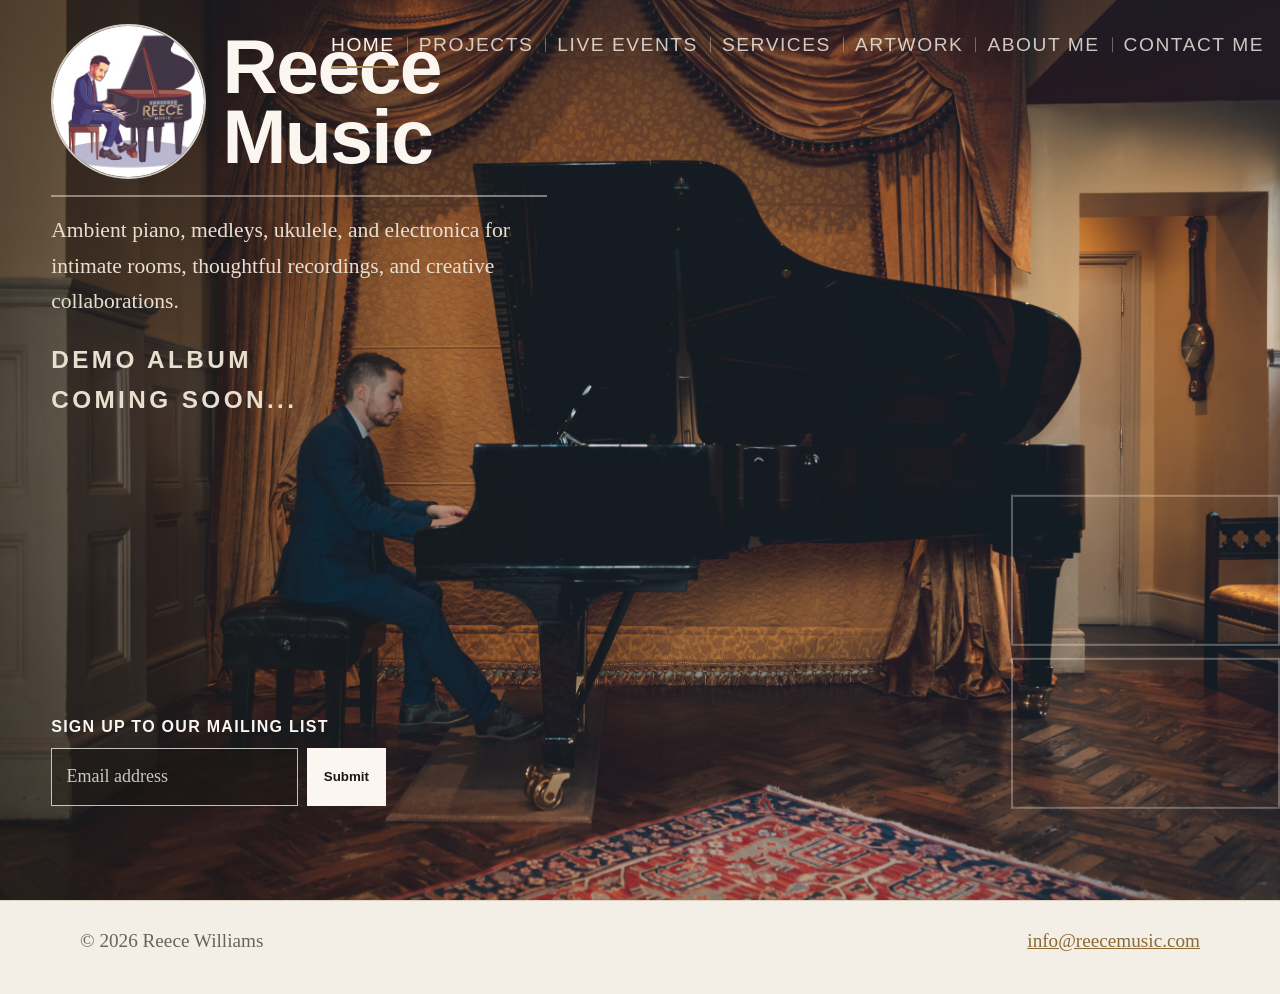
==== index.html @ 15fb6106 "mobile_app_update" ====
<!DOCTYPE html>
<html lang="en">
<head>
  <meta charset="UTF-8">
  <meta name="viewport" content="width=device-width, initial-scale=1.0">
  <title>Reece Music | Pianist</title>
  <meta name="description" content="Pianist Reece Williams — recitals, private events, teaching and recordings.">
  <link rel="icon" type="image/png" href="images/reece-favicon.png">
  <link rel="stylesheet" href="css/style.css?v=20260906-37">
</head>
<body class="home">
  <a class="skip-link" href="#main-content">Skip to content</a>
  <header class="site-header">
    <div class="wrap header-inner">
      <button class="menu-toggle" type="button" aria-expanded="false" aria-controls="site-nav" aria-label="Toggle navigation">
        <span></span>
        <span></span>
        <span></span>
      </button>
      <nav id="site-nav" class="nav" aria-label="Main">
        <a href="index.html" class="is-active">Home</a>
        <a href="recordings.html">Projects</a>
        <a href="events.html">Live Events</a>
        <a href="services.html">Services</a>
        <a href="artwork.html">Artwork</a>
        <a href="about.html">About Me</a>
        <a href="contact.html">Contact Me</a>
      </nav>
    </div>
  </header>

  <main id="main-content">
    <section class="hero hero-photo">
      <video class="hero-background-video" autoplay muted loop playsinline preload="metadata" poster="images/reece.jpg" aria-hidden="true">
        <source src="images/here-piano.mp4" type="video/mp4">
      </video>
      <video class="hero-background-video hero-reverse-video" muted playsinline preload="metadata" aria-hidden="true">
        <source src="images/here-piano-reverse.mp4" type="video/mp4">
      </video>
      <div class="wrap hero-layout">
        <div class="hero-copy">
          <h1><img src="images/reece-logo.jpg" alt="" width="320" height="320"><span class="hero-name"><span>Reece</span><span>Music</span></span></h1>
          <p class="lede">Ambient piano, medleys, ukulele, and electronica for intimate rooms, thoughtful recordings, and creative collaborations.</p>
          <p class="hero-note"><span>Demo album</span><span>coming soon...</span></p>
          <div class="hero-actions">
            <a class="btn btn-ghost" href="recordings.html">Listen</a>
            <a class="btn btn-primary" href="events.html">Upcoming dates</a>
            <a class="btn btn-ghost" href="contact.html">Enquire</a>
          </div>
        </div>
        <div class="mailing-list-block">
          <p class="mailing-list-label">Sign up to our mailing list</p>
          <form class="mailing-list-form" id="mailing-list-form" action="contact.php" method="POST" aria-describedby="mailing-list-status">
            <input type="hidden" name="mailing-list" value="yes">
            <label class="sr-only" for="mailing-list-email">Email address</label>
            <input id="mailing-list-email" type="email" name="email" placeholder="Email address" autocomplete="email" required>
            <button class="button" type="submit">Submit</button>
            <p class="form-status" id="mailing-list-status" role="status" aria-live="polite"></p>
          </form>
        </div>
        <div class="hero-video-stack">
          <div class="hero-video">
            <iframe src="https://www.youtube.com/embed/PUKPWZ648mM" title="Reece Williams electronica project" frameborder="0" allow="accelerometer; autoplay; clipboard-write; encrypted-media; gyroscope; picture-in-picture; web-share" referrerpolicy="strict-origin-when-cross-origin" allowfullscreen></iframe>
          </div>
          <div class="hero-video">
            <iframe src="https://www.youtube.com/embed/cFH72YkSxqc" title="Reece Williams piano video" frameborder="0" allow="accelerometer; autoplay; clipboard-write; encrypted-media; gyroscope; picture-in-picture; web-share" referrerpolicy="strict-origin-when-cross-origin" allowfullscreen></iframe>
          </div>
          <div class="hero-spotify">
            <iframe data-testid="embed-iframe" style="border-radius:12px" src="https://open.spotify.com/embed/artist/3hjMpg8KlYuYGQAbB1alcu?utm_source=generator&si=01d022d3e23145d5" width="100%" height="352" frameborder="0" allowfullscreen="" allow="autoplay; clipboard-write; encrypted-media; fullscreen; picture-in-picture" loading="lazy" title="Reece Williams on Spotify"></iframe>
          </div>
        </div>
      </div>
    </section>

  </main>

  <footer class="site-footer">
    <div class="wrap footer-inner">
      <p>&copy; <span id="year"></span> Reece Williams</p>
      <p><a href="mailto:info@reecemusic.com">info@reecemusic.com</a></p>
    </div>
  </footer>
  <script src="js/main.js?v=20260906-4"></script>
</body>
</html>
---- css/style.css ----
:root {
  --bg: #f3efe6;
  --bg-deep: #1a1612;
  --paper: #fbf7f0;
  --ink: #1a1612;
  --muted: #6a6358;
  --line: #ddd4c4;
  --gold: #b08d57;
  --gold-deep: #8c6a34;
  --max: 1120px;
}

* {
  box-sizing: border-box;
}

html {
  scroll-behavior: smooth;
}

:target {
  scroll-margin-top: 6rem;
}

:focus-visible {
  outline: 3px solid var(--gold);
  outline-offset: 4px;
}

body {
  margin: 0;
  font-family: "Palatino Linotype", Palatino, "Book Antiqua", Georgia, serif;
  color: var(--ink);
  background: var(--bg);
  line-height: 1.65;
  font-size: 1.125rem;
  overflow-x: hidden;
}

body:not(.home) {
  background: var(--bg);
}

body.interior.events-page {
  background: var(--paper);
  background-image: none;
}

.sr-only {
  position: absolute;
  width: 1px;
  height: 1px;
  padding: 0;
  margin: -1px;
  overflow: hidden;
  clip: rect(0, 0, 0, 0);
  white-space: nowrap;
  border: 0;
}

.skip-link {
  position: fixed;
  top: 0.75rem;
  left: 0.75rem;
  z-index: 100;
  padding: 0.7rem 1rem;
  background: var(--paper);
  color: var(--ink);
  transform: translateY(-150%);
  transition: transform 0.2s ease;
}

.skip-link:focus {
  transform: translateY(0);
}

h1,
h2,
h3,
.logo,
.nav a,
.btn,
.kicker,
.meta {
  font-family: "Helvetica Neue", Helvetica, Arial, sans-serif;
}

img {
  max-width: 100%;
  height: auto;
  display: block;
}

a {
  color: var(--gold-deep);
}

.wrap,
.container {
  width: min(var(--max), calc(100% - 2.4rem));
  margin-inline: auto;
}

.narrow {
  max-width: 740px;
}

.lead {
  font-size: clamp(1.2rem, 2vw, 1.7rem);
  color: var(--muted);
  max-width: 42rem;
  margin-bottom: 1.5rem;
}

.page-intro {
  padding: 2.25rem 0 0.75rem;
}

.contact-page-intro {
  padding-bottom: 0;
}

/* Homepage photo background */
.home .site-header {
  background: transparent;
  border-bottom: 0;
  position: absolute;
  top: 0;
  left: 0;
  right: 0;
}

.home .logo,
.home .logo span,
.home .nav a,
.home .nav a.is-active,
.home .nav a:hover {
  color: #fbf7f0;
}

.home .header-inner {
  justify-content: flex-end;
}

.home .hero-layout {
  transform: translateY(-2rem);
}

.home .logo span,
.home .nav a {
  color: rgba(251, 247, 240, 0.78);
}

.home .nav a.is-active,
.home .nav a:hover {
  color: #fbf7f0;
}

.hero-photo {
  display: flex;
  align-items: center;
  min-height: 100vh;
  padding: 9rem 0 5rem;
  background-color: #1a1612;
  background-image:
    linear-gradient(90deg, rgba(26, 22, 18, 0.55) 0%, rgba(26, 22, 18, 0.18) 42%, rgba(26, 22, 18, 0.08) 100%),
    linear-gradient(180deg, rgba(26, 22, 18, 0.12) 0%, rgba(26, 22, 18, 0.28) 70%, rgba(26, 22, 18, 0.5) 100%),
    url("../images/reece.jpg");
  background-size: cover;
  background-position: center top;
  background-repeat: no-repeat;
  position: relative;
  isolation: isolate;
}

.hero-background-video {
  position: absolute;
  inset: 0;
  z-index: -2;
  width: 100%;
  height: 100%;
  object-fit: cover;
  object-position: center top;
}

.hero-reverse-video {
  opacity: 0;
  pointer-events: none;
}

.hero-reverse-video.is-active {
  opacity: 1;
}

.hero-photo::before {
  content: "";
  position: absolute;
  inset: 0;
  z-index: -1;
  background: linear-gradient(90deg, rgba(26, 22, 18, 0.62) 0%, rgba(26, 22, 18, 0.2) 44%, rgba(26, 22, 18, 0.05) 100%);
  pointer-events: none;
}

.hero-video {
  width: 100%;
  aspect-ratio: 16 / 9;
  border: 2px solid rgba(251, 247, 240, 0.3);
  overflow: hidden;
}

.hero-video-stack {
  position: absolute;
  top: calc(50% + 3rem);
  right: 0;
  width: min(21vw, 300px);
  display: grid;
  gap: 0.75rem;
  transform: translateY(-50%);
}

.hero-spotify {
  width: 100%;
  height: 352px;
  overflow: hidden;
  order: -1;
}

.hero-layout {
  display: block;
  flex: 1 1 auto;
  position: relative;
  z-index: 1;
  width: auto;
  margin-left: clamp(1rem, 4vw, 4rem);
  margin-right: 0;
}

.hero-video iframe {
  width: 100%;
  height: 100%;
}

.hero-copy {
  max-width: 31rem;
  margin-left: 0;
  margin-right: auto;
}

.hero-photo .kicker {
  color: #e8dfd0;
  display: inline-block;
  padding-right: 1.2rem;
  border-right: 2px solid rgba(232, 223, 208, 0.5);
  margin-right: 1.2rem;
}

.hero-photo .lede {
  color: #e8dfd0;
  display: block;
  border-top: 2px solid rgba(232, 223, 208, 0.5);
  padding-top: 1rem;
  margin-top: 1rem;
}

.hero-photo h1 {
  color: #fbf7f0;
}

.hero.hero-photo h1 {
  display: flex;
  align-items: center;
  gap: 1rem;
  font-size: clamp(3.8rem, 6vw, 5.4rem);
}

.hero-photo h1 img {
  width: 9.7rem;
  height: 9.7rem;
  flex: 0 0 9.7rem;
  object-fit: cover;
  border: 2px solid rgba(251, 247, 240, 0.8);
  border-radius: 50%;
}

.hero-photo h1 > .hero-name {
  display: flex;
  flex-direction: column;
  white-space: normal;
  line-height: 0.9;
}

.hero-photo .btn-primary {
  background: transparent;
  border: 1px solid #fbf7f0;
  color: #fbf7f0;
}

.hero-photo .btn-ghost {
  border-color: #fbf7f0;
  color: #fbf7f0;
}

.hero-photo .btn-primary:hover {
  background: rgba(251, 247, 240, 0.14);
}

/* Header */
.site-header {
  background: var(--paper);
  border-bottom: 1px solid var(--line);
  position: sticky;
  top: 0;
  z-index: 20;
}

@media (max-width: 1050px) {
  body.menu-open::before {
    content: "";
    position: fixed;
    inset: 0;
    z-index: 15;
    background: rgba(26, 22, 18, 0.42);
  }
}

.header-inner {
  width: min(1600px, calc(100% - 2rem));
  margin-inline: auto;
  display: flex;
  align-items: center;
  justify-content: space-between;
  gap: 0.8rem;
  min-height: 92px;
}

.menu-toggle {
  display: none;
  flex-direction: column;
  justify-content: center;
  gap: 0.28rem;
  width: 2.8rem;
  height: 2.8rem;
  padding: 0.5rem;
  border: 1px solid var(--line);
  background: transparent;
  cursor: pointer;
}

.menu-toggle span {
  display: block;
  width: 100%;
  height: 2px;
  background: var(--ink);
  border-radius: 999px;
}

.logo {
  display: inline-flex;
  align-items: center;
  gap: 0.55rem;
  text-decoration: none;
  color: var(--ink);
  font-weight: 700;
  letter-spacing: 0.08em;
  text-transform: uppercase;
  font-size: 2rem;
  white-space: nowrap;
}

.logo img {
  width: 2.2rem;
  height: 2.2rem;
  flex: 0 0 2.2rem;
  object-fit: cover;
  border-radius: 50%;
}

.logo span {
  display: block;
  font-weight: 400;
  letter-spacing: 0.22em;
  font-size: 0.62rem;
  color: var(--gold-deep);
  margin-top: 0.15rem;
}

.nav {
  display: flex;
  flex-wrap: wrap;
  justify-content: flex-end;
  gap: 0.35rem 0.75rem;
}

.nav a {
  position: relative;
  text-decoration: none;
  color: var(--muted);
  font-size: 1.2rem;
  letter-spacing: 0.08em;
  text-transform: uppercase;
  padding: 0.35rem 0;
  border-bottom: 2px solid transparent;
  transition: color 0.2s ease, border-color 0.2s ease;
}

.nav a + a {
  padding-left: 0.75rem;
}

.nav a + a::before {
  content: "";
  position: absolute;
  top: 50%;
  left: 0;
  width: 1px;
  height: 0.8em;
  background: currentColor;
  opacity: 0.45;
  transform: translateY(-50%);
}

.nav a:hover,
.nav a.is-active {
  color: var(--ink);
  border-bottom-color: var(--gold);
}

/* Hero */
.hero {
  padding: 3.5rem 0 3rem;
}

.kicker {
  margin: 0 0 0.7rem;
  color: var(--gold-deep);
  letter-spacing: 0.18em;
  text-transform: uppercase;
  font-size: 0.75rem;
  font-weight: 700;
}

.hero h1,
.hero-photo h1 {
  margin: 0 0 0.8rem;
  font-size: clamp(3.8rem, 7vw, 6.3rem);
  line-height: 0.9;
  letter-spacing: -0.02em;
}

.lede {
  font-size: clamp(1.1rem, 1.7vw, 1.35rem);
  color: var(--muted);
  max-width: 38rem;
  margin: 0;
}

.hero-photo .kicker,
.hero-photo .lede {
  color: #e8dfd0;
}

.hero-actions {
  display: none;
}

.hero-note {
  margin: 1.25rem 0 0;
  color: transparent;
  font-family: "Helvetica Neue", Helvetica, Arial, sans-serif;
  font-size: clamp(1.45rem, 2.3vw, 1.9rem);
  font-weight: 700;
  letter-spacing: 0.14em;
  text-transform: uppercase;
  background: linear-gradient(110deg, #e8dfd0 0%, #e8dfd0 34%, #fff 47%, #fff8e9 53%, #e8dfd0 66%, #e8dfd0 100%);
  background-size: 300% 100%;
  background-position: 100% 0;
  -webkit-background-clip: text;
  background-clip: text;
  animation: hero-note-shimmer 9s ease-in-out infinite;
}

.hero-note span {
  display: block;
}

@keyframes hero-note-shimmer {
  0%,
  52% {
    background-position: 100% 0;
  }

  76%,
  100% {
    background-position: 0 0;
  }
}

.mailing-list-block {
  position: absolute;
  left: 0;
  bottom: -1.25rem;
  z-index: 2;
}

@media (min-width: 901px) {
  .hero-layout {
    align-self: stretch;
    min-height: calc(100vh - 14rem);
  }

  .hero-note {
    font-size: clamp(1.35rem, 1.9vw, 1.8rem);
    white-space: normal;
  }
}

@media (prefers-reduced-motion: reduce) {
  .hero-note {
    color: #e8dfd0;
    background: none;
    animation: none;
  }
}

.mailing-list-label {
  margin: 1.1rem 0 0.5rem;
  color: #fbf7f0;
  font-family: "Helvetica Neue", Helvetica, Arial, sans-serif;
  font-size: 1rem;
  font-weight: 700;
  letter-spacing: 0.08em;
  text-transform: uppercase;
}

.mailing-list-form {
  display: grid;
  grid-template-columns: minmax(0, 1fr) auto;
  gap: 0.55rem;
  max-width: 28rem;
}

.mailing-list-form input {
  min-width: 0;
  padding: 0.8rem 0.9rem;
  border: 1px solid rgba(251, 247, 240, 0.75);
  background: rgba(26, 22, 18, 0.48);
  color: #fbf7f0;
  font: inherit;
}

.mailing-list-form input::placeholder {
  color: rgba(251, 247, 240, 0.78);
}

.mailing-list-form .button {
  padding: 0.8rem 1rem;
  border: 1px solid #fbf7f0;
  background: #fbf7f0;
  color: var(--ink);
  font-family: "Helvetica Neue", Helvetica, Arial, sans-serif;
  font-weight: 700;
  cursor: pointer;
}

.mailing-list-form .form-status {
  grid-column: 1 / -1;
  color: #fbf7f0;
}

.portrait {
  margin: 0;
  background: var(--bg-deep);
  border-radius: 2px;
  overflow: hidden;
  box-shadow: 0 18px 40px rgba(26, 22, 18, 0.18);
}

.portrait img {
  width: 100%;
  aspect-ratio: 4 / 5;
  object-fit: cover;
  object-position: center top;
}

.portrait figcaption {
  padding: 0.7rem 0.9rem 0.85rem;
  color: #d7cbb8;
  font-size: 0.78rem;
  letter-spacing: 0.08em;
  text-transform: uppercase;
  font-family: "Helvetica Neue", Helvetica, Arial, sans-serif;
}

.btn {
  display: inline-block;
  text-decoration: none;
  padding: 0.9rem 1.35rem;
  border-radius: 2px;
  font-size: 0.95rem;
  letter-spacing: 0.08em;
  text-transform: uppercase;
  transition: color 0.2s ease, background-color 0.2s ease, border-color 0.2s ease, transform 0.2s ease;
}

.btn:hover {
  transform: translateY(-2px);
}

.btn-primary {
  background: var(--ink);
  color: var(--paper);
}

.btn-primary:hover {
  background: #000;
}

.btn-ghost {
  border: 1px solid var(--ink);
  color: var(--ink);
}

/* Sections */
.section {
  padding: 4.5rem 0;
}

.contact-section {
  padding-top: 0.75rem;
}

.section h1 {
  margin-top: 0;
  margin-bottom: 1rem;
  font-size: clamp(2.5rem, 5vw, 4.6rem);
  line-height: 1;
}

.section h2 {
  margin-top: 0;
  font-size: clamp(1.6rem, 3vw, 2.25rem);
  line-height: 1.1;
}

.section-head {
  display: flex;
  justify-content: space-between;
  align-items: baseline;
  gap: 1rem;
  margin-bottom: 1.2rem;
}

.grid-2 {
  display: grid;
  grid-template-columns: 1fr 1fr;
  gap: 1.25rem;
}

.grid-3 {
  display: grid;
  grid-template-columns: repeat(3, 1fr);
  gap: 1.25rem;
}

.grid-4 {
  display: grid;
  grid-template-columns: repeat(4, 1fr);
  gap: 1.25rem;
}

.card {
  display: block;
  background: var(--paper);
  border: 1px solid var(--line);
  padding: 1.5rem;
}

.card h3,
.card h2 {
  margin: 0 0 0.65rem;
}

.card p:last-child {
  margin-bottom: 0;
}

.artwork-item {
  background: var(--paper);
  border: 1px solid var(--line);
  overflow: hidden;
  transition: box-shadow 0.3s ease;
  min-width: 0;
  max-width: 100%;
  cursor: pointer;
}

.artwork-item:hover {
  box-shadow: 0 4px 12px rgba(26, 22, 18, 0.15);
}

.artwork-figure {
  margin: 0;
  overflow: hidden;
  height: 250px;
  display: flex;
  align-items: center;
  justify-content: center;
  background: var(--bg);
  position: relative;
}

.artwork-figure::after {
  content: "Reece Music ©";
  position: absolute;
  right: 0.8rem;
  bottom: 0.7rem;
  font-size: 0.7rem;
  letter-spacing: 0.1em;
  text-transform: uppercase;
  color: rgba(251, 247, 240, 0.7);
  background: rgba(26, 22, 18, 0.18);
  padding: 0.2rem 0.45rem;
  border-radius: 999px;
  pointer-events: none;
}

.artwork-figure img {
  width: 100%;
  height: 100%;
  object-fit: cover;
}

.about-image {
  overflow: hidden;
  background: var(--bg);
  border: 1px solid var(--line);
}

.about-layout {
  display: grid;
  grid-template-columns: minmax(280px, 0.9fr) minmax(0, 1.1fr);
  gap: clamp(2rem, 6vw, 5rem);
  align-items: start;
}

.about-hero-image {
  height: 500px;
}

.about-content {
  max-width: 40rem;
  padding-top: 1.5rem;
}

.about-full-image {
  width: 100%;
  height: auto;
  margin-top: 1rem;
}

.section.about-photo-section {
  padding-top: 1rem;
}

.section.about-intro-section {
  padding-bottom: 0;
}

.about-photo-section .about-full-image {
  margin-top: 0;
}

.about-full-image img {
  filter: grayscale(100%);
}

.contact-image {
  overflow: hidden;
  border: 1px solid var(--line);
}

.contact-image-intro {
  height: 100%;
}

.contact-image-intro img {
  width: 100%;
  height: 100%;
  object-fit: cover;
  display: block;
}

.intro-with-image {
  display: grid;
  grid-template-columns: 1fr 1fr;
  gap: 2rem;
  align-items: stretch;
}

.contact-layout {
  position: relative;
  display: grid;
  grid-template-columns: 1.1fr 1fr;
  gap: clamp(2rem, 7vw, 6rem);
  align-items: start;
  min-height: 590px;
  padding: clamp(2rem, 6vw, 5rem);
  overflow: hidden;
  background: var(--bg-deep);
  isolation: isolate;
}

.contact-layout::after {
  content: "";
  position: absolute;
  inset: 0;
  z-index: -1;
  background: linear-gradient(90deg, rgba(18, 15, 13, 0.95) 0%, rgba(18, 15, 13, 0.82) 55%, rgba(18, 15, 13, 0.52) 100%);
}

.contact-section-image {
  position: absolute;
  inset: 0;
  z-index: -2;
  width: 100%;
  height: 100%;
  object-fit: cover;
  object-position: center 58%;
}

.contact-layout .hero-background-video {
  position: absolute;
  inset: 0;
  z-index: -2;
  width: 100%;
  height: 100%;
  object-fit: cover;
  object-position: center top;
}

.contact-details {
  margin-top: 0.25rem;
  color: #fbf7f0;
}

.contact-details p {
  font-size: clamp(1.15rem, 2.2vw, 1.6rem);
  line-height: 1.4;
  margin: 0 0 0.8rem;
}

.contact-details a {
  color: #f0d49c;
}

.contact-form {
  margin-top: 0.1rem;
  width: 100%;
  max-width: 620px;
  margin-left: auto;
  display: grid;
  gap: 0.8rem;
}

.contact-form label {
  display: block;
  font-size: 1.1rem;
  font-weight: 600;
  color: #fbf7f0;
}

.contact-form input,
.contact-form textarea {
  width: 100%;
  margin-top: 0.45rem;
  padding: 0.9rem 1rem;
  border: 1px solid rgba(251, 247, 240, 0.42);
  background: #fff;
  font-size: 1.05rem;
  font-family: inherit;
  color: var(--ink);
}

.contact-form textarea {
  min-height: 180px;
  resize: vertical;
}

.contact-form .contact-check {
  display: flex;
  align-items: center;
  gap: 0.65rem;
  width: fit-content;
  font-size: 0.95rem;
  font-weight: 400;
}

.contact-form .contact-check input {
  width: 1.05rem;
  height: 1.05rem;
  margin: 0;
  accent-color: var(--gold);
}

.contact-form .button {
  width: 100%;
  display: block;
  margin-top: 0.25rem;
  padding: 1rem 1.2rem;
  font-size: 1.1rem;
  font-weight: 600;
  border: 1px solid var(--gold-deep);
  background: var(--gold-deep);
  color: #fff;
  cursor: pointer;
}

.form-status {
  min-height: 1.5em;
  margin: 0.25rem 0 0;
  color: var(--gold-deep);
  font-family: "Helvetica Neue", Helvetica, Arial, sans-serif;
  font-size: 0.9rem;
}

.form-status.is-error {
  color: #f0b8a8;
}

.not-found {
  max-width: 720px;
  margin-inline: auto;
  padding: clamp(3rem, 10vw, 8rem) 0;
  text-align: center;
}

.not-found h1 {
  margin: 0 0 1rem;
  font-size: clamp(4rem, 12vw, 8rem);
  line-height: 0.9;
}

.not-found p {
  margin: 0 auto 1.75rem;
  color: var(--muted);
}

.tickettailor-embed {
  margin: 1.5rem 0 4rem;
  width: 100%;
  padding: 0.8rem;
  background: var(--paper);
  border: 1px solid var(--line);
}

.tickettailor-embed .tt-widget,
.tickettailor-embed .tt-widget > div,
.tickettailor-embed .tt-widget iframe,
.tickettailor-embed .tt-widget script {
  width: 100% !important;
  min-height: 360px !important;
}

.tickettailor-embed .tt-widget,
.tickettailor-embed .tt-widget * {
  font-size: 1.08rem !important;
  line-height: 1.6 !important;
  font-family: "Palatino Linotype", Palatino, "Book Antiqua", Georgia, serif !important;
}

@media (max-width: 900px) {
  .header-inner {
    flex-wrap: wrap;
    padding: 0.8rem 0;
  }

  .menu-toggle {
    display: flex;
    margin-left: auto;
  }

  .nav {
    display: none;
    width: 100%;
    flex-direction: column;
    align-items: flex-start;
    gap: 0.75rem;
    padding: 0.3rem 0 0.1rem;
  }

  .nav.is-open {
    display: flex;
  }

  .nav a {
    font-size: 1.1rem;
    padding-left: 0;
  }

  .nav a + a::before {
    display: none;
  }

  .hero-photo {
    min-height: 80vh;
    padding-top: 7rem;
  }

  .hero-video-stack {
    position: static;
    width: min(100%, 540px);
    margin-top: 2rem;
    transform: none;
  }

  .grid-4 {
    grid-template-columns: repeat(2, minmax(0, 1fr));
  }

  .grid-3,
  .grid-2,
  .about-layout,
  .intro-with-image,
  .contact-layout {
    grid-template-columns: 1fr;
  }

  .contact-layout {
    min-height: 0;
    padding: 2rem 1.25rem 2.5rem;
  }

  .contact-layout::after {
    background: linear-gradient(180deg, rgba(18, 15, 13, 0.88) 0%, rgba(18, 15, 13, 0.72) 100%);
  }

  .contact-details p {
    font-size: 1.35rem;
  }

  .event {
    grid-template-columns: 1fr;
  }

  .event p:not(.meta) {
    grid-column: auto;
  }
}

@media (max-width: 900px) {
  .hero-layout {
    grid-template-columns: 1fr;
    gap: 2rem;
  }

  .project-layout {
    grid-template-columns: 1fr;
  }

  .project-sidebar {
    position: static;
  }

  .project-sidebar nav {
    grid-template-columns: repeat(3, minmax(0, 1fr));
  }
}

@media (max-width: 1050px) {
  .header-inner {
    flex-wrap: wrap;
    padding: 0.8rem 0;
  }

  .menu-toggle {
    display: flex;
    margin-left: auto;
  }

  .nav {
    display: none;
    width: 100%;
    flex-direction: column;
    align-items: flex-start;
    gap: 0.75rem;
    padding: 0.3rem 0 0.1rem;
  }

  .nav.is-open {
    display: flex;
  }
}

@media (max-width: 640px) {
  body {
    font-size: 1rem;
  }

  .wrap {
    width: min(var(--max), calc(100% - 1.2rem));
  }

  .project-sidebar nav {
    grid-template-columns: 1fr;
  }

  .grid-4 {
    grid-template-columns: 1fr;
    gap: 0.85rem;
  }

  .artwork-item {
    width: 100%;
    border-radius: 0.8rem;
  }

  .artwork-figure {
    height: clamp(220px, 52vw, 300px);
  }

  .artwork-figure img {
    width: 100%;
    height: 100%;
    object-fit: cover;
    object-position: center;
  }

  .artwork-info {
    padding: 0.9rem 0.95rem 1rem;
  }

  .artwork-info h3 {
    margin: 0 0 0.3rem;
    font-size: 1rem;
  }

  .price {
    font-size: 0.95rem;
  }

  .lightbox-panel {
    grid-template-columns: 1fr;
    width: min(92vw, 440px);
  }

  .lightbox-panel img {
    height: 52vh;
  }

  .lightbox-meta {
    padding: 1rem 1rem 1.25rem;
  }

  .header-inner {
    min-height: 64px;
  }

  .logo {
    font-size: 1.2rem;
    letter-spacing: 0.06em;
  }

  .logo span {
    letter-spacing: 0.12em;
    font-size: 0.58rem;
  }

  .hero,
  .section {
    padding-top: 3rem;
    padding-bottom: 3rem;
  }

  .hero-photo {
    min-height: 72vh;
    padding: 6rem 0 2.5rem;
  }

  .hero-photo h1,
  .hero h1 {
    font-size: clamp(2.8rem, 18vw, 4.2rem);
  }

  .lede {
    font-size: 1.2rem;
  }

  .hero-actions {
    flex-direction: column;
  }

  .btn {
    width: 100%;
    text-align: center;
  }

  .section-head {
    flex-direction: column;
    align-items: flex-start;
  }

  .about-content {
    padding-top: 0;
  }

  .contact-details p {
    font-size: 1.15rem;
  }

  .card,
  .event {
    padding: 1.15rem;
  }

  .about-hero-image {
    height: min(500px, 110vw);
  }

  .contact-form {
    max-width: none;
  }
}

.tickettailor-embed .tt-widget a,
.tickettailor-embed .tt-widget button,
.tickettailor-embed .tt-widget input,
.tickettailor-embed .tt-widget select,
.tickettailor-embed .tt-widget label {
  font-size: 1.08rem !important;
}

.tickettailor-embed iframe {
  width: 100%;
  min-height: 360px;
  border: 1px solid var(--line);
  background: #fff;
}

.about-image img {
  width: 100%;
  height: 100%;
  display: block;
  object-fit: cover;
}

.lightbox {
  position: fixed;
  inset: 0;
  display: flex;
  align-items: center;
  justify-content: center;
  padding: 1.5rem;
  opacity: 0;
  visibility: hidden;
  pointer-events: none;
  transition: opacity 0.2s ease, visibility 0.2s ease;
  z-index: 100;
}

.lightbox.is-open {
  opacity: 1;
  visibility: visible;
  pointer-events: auto;
}

.lightbox-backdrop {
  position: absolute;
  inset: 0;
  background: rgba(17, 13, 10, 0.8);
}

.lightbox-panel {
  position: relative;
  z-index: 1;
  width: min(860px, 92vw);
  background: rgba(251, 247, 240, 0.98);
  border: 1px solid var(--line);
  box-shadow: 0 24px 60px rgba(0, 0, 0, 0.2);
  display: grid;
  grid-template-columns: minmax(0, 1.5fr) minmax(220px, 0.7fr);
  overflow: hidden;
}

.lightbox-panel img {
  width: 100%;
  height: min(72vh, 720px);
  object-fit: cover;
  display: block;
  background: var(--bg);
}

.lightbox-meta {
  padding: 1.5rem 1.25rem;
  display: flex;
  flex-direction: column;
  justify-content: center;
  gap: 0.75rem;
}

.lightbox-meta h2 {
  margin: 0;
  font-size: clamp(1.5rem, 3vw, 2.2rem);
}

.lightbox-meta p {
  margin: 0;
  color: var(--gold-deep);
  font-size: 1.2rem;
  font-weight: 700;
}

.lightbox-close,
.lightbox-back {
  border: 1px solid var(--line);
  background: var(--paper);
  color: var(--ink);
  padding: 0.8rem 1rem;
  font: inherit;
  cursor: pointer;
}

.lightbox-close {
  position: absolute;
  top: 0.8rem;
  right: 0.8rem;
  border-radius: 999px;
  width: 2.5rem;
  height: 2.5rem;
  display: grid;
  place-items: center;
  background: rgba(251, 247, 240, 0.9);
  font-size: 1.7rem;
  line-height: 1;
  z-index: 2;
}

body.lightbox-open {
  overflow: hidden;
}

.artwork-info {
  padding: 1rem 1.25rem;
}

.artwork-info h3 {
  margin: 0 0 0.5rem;
  font-size: 1.1rem;
}

.price {
  color: var(--gold-deep);
  font-weight: bold;
  margin: 0;
}

.event,
.project-layout {
  display: grid;
  grid-template-columns: 240px minmax(0, 1fr);
  gap: 1.5rem;
  align-items: start;
}

.event {
  grid-template-columns: 180px minmax(0, 1fr);
  background: var(--paper);
  border: 1px solid var(--line);
  padding: 1.25rem 1.5rem;
}

.past-events {
  display: grid;
  grid-template-columns: 1fr;
  gap: 0.65rem;
  max-width: 760px;
  margin-inline: auto;
}

.past-events .event {
  grid-template-columns: 145px minmax(0, 1fr);
  gap: 1rem;
  padding: 0.8rem 1rem;
}

.past-events .event h3 {
  margin: 0;
  font-size: 1.05rem;
  font-weight: 600;
}

.past-events .event .meta {
  margin: 0;
  font-size: 0.72rem;
}

.section-links {
  padding-top: 1rem;
}

.section-links .card {
  border-top: 3px solid var(--gold);
}

.project-sidebar {
  position: sticky;
  top: 6rem;
}

.project-sidebar nav {
  display: grid;
  gap: 0.7rem;
}

.project-jump {
  width: 100%;
  text-align: left;
  padding: 0.9rem 1rem;
  background: var(--paper);
  border: 1px solid var(--line);
  color: var(--ink);
  font: inherit;
  font-size: 1.05rem;
  cursor: pointer;
  transition: border-color 0.2s ease, background 0.2s ease;
}

.project-jump.is-active,
.project-jump:hover {
  background: #efe6d4;
  border-color: var(--gold-deep);
}

.project-list {
  display: grid;
  gap: 1rem;
}

.project-item {
  background: var(--paper);
  border: 1px solid var(--line);
  overflow: hidden;
}

.project-toggle {
  width: 100%;
  border: 0;
  background: transparent;
  text-align: left;
  padding: 1.2rem 1.25rem;
  color: var(--ink);
  font: inherit;
  font-size: 1.5rem;
  font-weight: 600;
  cursor: pointer;
  display: flex;
  align-items: center;
  justify-content: space-between;
}

.project-toggle::after {
  content: "−";
  font-size: 1.7rem;
  color: var(--gold-deep);
}

.project-item:not(.is-open) .project-toggle::after {
  content: "+";
}

.project-content {
  max-height: 1200px;
  overflow: hidden;
  transition: max-height 0.3s ease, padding 0.3s ease;
  padding: 0 1.25rem 1.25rem;
}

.project-item:not(.is-open) .project-content {
  max-height: 0;
  padding: 0 1.25rem;
}

.project-content p {
  margin: 1rem 0 0;
  font-size: 1.05rem;
  line-height: 1.7;
}

.record {
  background: var(--paper);
  border: 1px solid var(--line);
  padding: 1.2rem 1.25rem;
  font-size: 1.1rem;
}

.meta {
  color: var(--gold-deep);
  letter-spacing: 0.08em;
  text-transform: uppercase;
  font-size: 0.8rem;
  margin: 0 0 0.4rem;
}

.event h3,
.record h3,
.card h3 {
  margin: 0 0 0.45rem;
  font-size: 1.4rem;
}

.event p:not(.meta) {
  grid-column: 2;
  margin-top: 0;
}

.event p,
.record p,
.card p {
  font-size: 1.08rem;
  line-height: 1.7;
}

.quote {
  font-size: 1.25rem;
  font-style: italic;
  margin: 0;
}

.notice {
  background: #efe6d4;
  border: 1px solid #e0d2b6;
  padding: 0.9rem 1rem;
  font-size: 0.95rem;
}

.contact-list {
  padding-left: 1.1rem;
}

.video-container {
  position: relative;
  width: 100%;
  padding-bottom: 56.25%;
  height: 0;
  overflow: hidden;
  border: 1px solid var(--line);
}

.video-container iframe {
  position: absolute;
  top: 0;
  left: 0;
  width: 100% !important;
  height: 100% !important;
}

.site-footer {
  border-top: 1px solid var(--line);
  padding: 1.6rem 0 2.4rem;
  color: var(--muted);
  font-size: 1.2rem;
}

@media (prefers-reduced-motion: reduce) {
  html {
    scroll-behavior: auto;
  }

  *,
  *::before,
  *::after {
    transition-duration: 0.01ms !important;
    animation-duration: 0.01ms !important;
    animation-iteration-count: 1 !important;
  }
}

.site-footer p,
.site-footer a {
  font-size: 1.2rem;
  line-height: 1.5;
  margin: 0;
}

.footer-inner {
  display: flex;
  justify-content: space-between;
  align-items: center;
  gap: 1rem;
  flex-wrap: wrap;
}

main.section {
  padding-top: 3.5rem;
  padding-bottom: 4.5rem;
}

@media (max-width: 860px) {
  .hero,
  .grid-2,
  .grid-3,
  .grid-4 {
    grid-template-columns: 1fr;
  }

  .header-inner {
    flex-direction: column;
    align-items: flex-start;
    padding: 0.85rem 0 1rem;
  }

  .nav {
    justify-content: flex-start;
  }
}

@media (max-width: 900px) {
  .project-layout {
    grid-template-columns: 1fr;
  }

  .project-sidebar {
    position: static;
  }
}

@media (max-width: 640px) {
  .hero-video-stack {
    width: min(100%, 340px);
    margin-inline: auto;
  }

  .event {
    grid-template-columns: 1fr;
  }

  .event p:not(.meta) {
    grid-column: auto;
  }
}

/* Small-screen layout corrections */
@media (max-width: 640px) {
  .wrap,
  .header-inner {
    width: min(var(--max), calc(100% - 1.5rem));
  }

  .header-inner {
    flex-direction: row;
    align-items: center;
    min-height: 64px;
    padding: 0.65rem 0;
  }

  .logo {
    min-width: 0;
    overflow: hidden;
    text-overflow: ellipsis;
    font-size: 1.05rem;
  }

  .logo img {
    width: 1.9rem;
    height: 1.9rem;
    flex-basis: 1.9rem;
  }

  .menu-toggle {
    flex: 0 0 auto;
    width: 2.6rem;
    height: 2.6rem;
  }

  .home .menu-toggle {
    border-color: rgba(251, 247, 240, 0.55);
  }

  .home .menu-toggle span {
    background: #fbf7f0;
  }

  .nav {
    flex-basis: 100%;
    gap: 0;
    padding: 0.5rem 0 0;
  }

  .nav.is-open {
    position: relative;
    z-index: 1;
    padding: 0.5rem 0.85rem 0.35rem;
    background: var(--paper);
    box-shadow: 0 0.75rem 1.5rem rgba(26, 22, 18, 0.2);
  }

  .home .nav.is-open {
    background: rgba(26, 22, 18, 0.96);
  }

  .nav a {
    width: 100%;
    padding: 0.7rem 0;
    font-size: 0.95rem;
    border-bottom: 1px solid var(--line);
  }

  .home .nav a {
    border-bottom-color: rgba(251, 247, 240, 0.2);
  }

  .hero-photo {
    min-height: auto;
    padding: 4rem 0 3rem;
    background-position: 62% top;
  }

  .home .hero-layout {
    transform: none;
  }

  .hero-background-video {
    inset: 0 0 auto;
    height: 100svh;
    object-position: 20% top;
  }

  .hero-layout {
    display: block;
    flex: 0 1 auto;
    width: min(var(--max), calc(100% - 1.5rem));
    margin-inline: auto;
  }

  .hero-copy {
    max-width: none;
  }

  .hero.hero-photo h1,
  .hero h1 {
    font-size: clamp(2.2rem, 10vw, 3.2rem);
    overflow-wrap: anywhere;
  }

  .hero-photo h1 {
    gap: 0.7rem;
  }

  .hero-photo h1 img {
    width: 4rem;
    height: 4rem;
    flex-basis: 4rem;
  }

  .lede {
    font-size: 1.08rem;
    line-height: 1.55;
  }

  .mailing-list-form {
    max-width: none;
  }

  .mailing-list-block {
    position: static;
    margin-top: 1.1rem;
  }

  .mailing-list-label {
    margin-top: 0;
  }

  .hero-actions {
    display: none;
  }

  .btn {
    padding: 0.85rem 1rem;
  }

  .hero-video-stack {
    width: 100%;
    margin-top: 2.25rem;
  }

  .hero-video {
    aspect-ratio: 16 / 9;
  }

  .hero-spotify {
    height: 280px;
  }

  .section h1 {
    font-size: clamp(2.3rem, 12vw, 3.4rem);
  }

  .section {
    padding-top: 2.5rem;
    padding-bottom: 2.5rem;
  }

  .footer-inner {
    align-items: flex-start;
    flex-direction: column;
    gap: 0.35rem;
  }

  .site-footer,
  .site-footer p,
  .site-footer a {
    font-size: 1rem;
  }
}

@media (max-width: 900px) {
  .hero-photo {
    min-height: calc(100svh + 45rem);
  }

  .hero-layout {
    align-self: flex-start;
  }

  .hero-video-stack {
    position: absolute;
    top: calc(78svh + 1rem);
    left: 50%;
    right: auto;
    width: min(70vw, 300px);
    margin-top: 0;
    transform: translateX(-50%);
  }
}

@media (max-width: 640px) {
  .hero-note {
    font-size: 1rem;
    letter-spacing: 0.08em;
    white-space: nowrap;
  }

  .hero-note span {
    display: inline;
  }

  .hero-note span + span::before {
    content: " ";
  }

  .hero-photo h1 > .hero-name {
    flex-direction: row;
    gap: 0.35em;
    white-space: nowrap;
  }

  .mailing-list-block {
    position: absolute;
    left: 0;
    width: 100%;
    margin-top: 0;
    bottom: auto;
    top: calc(78svh + 1rem);
    transform: translateY(calc(-100% - 0.5rem));
  }
}
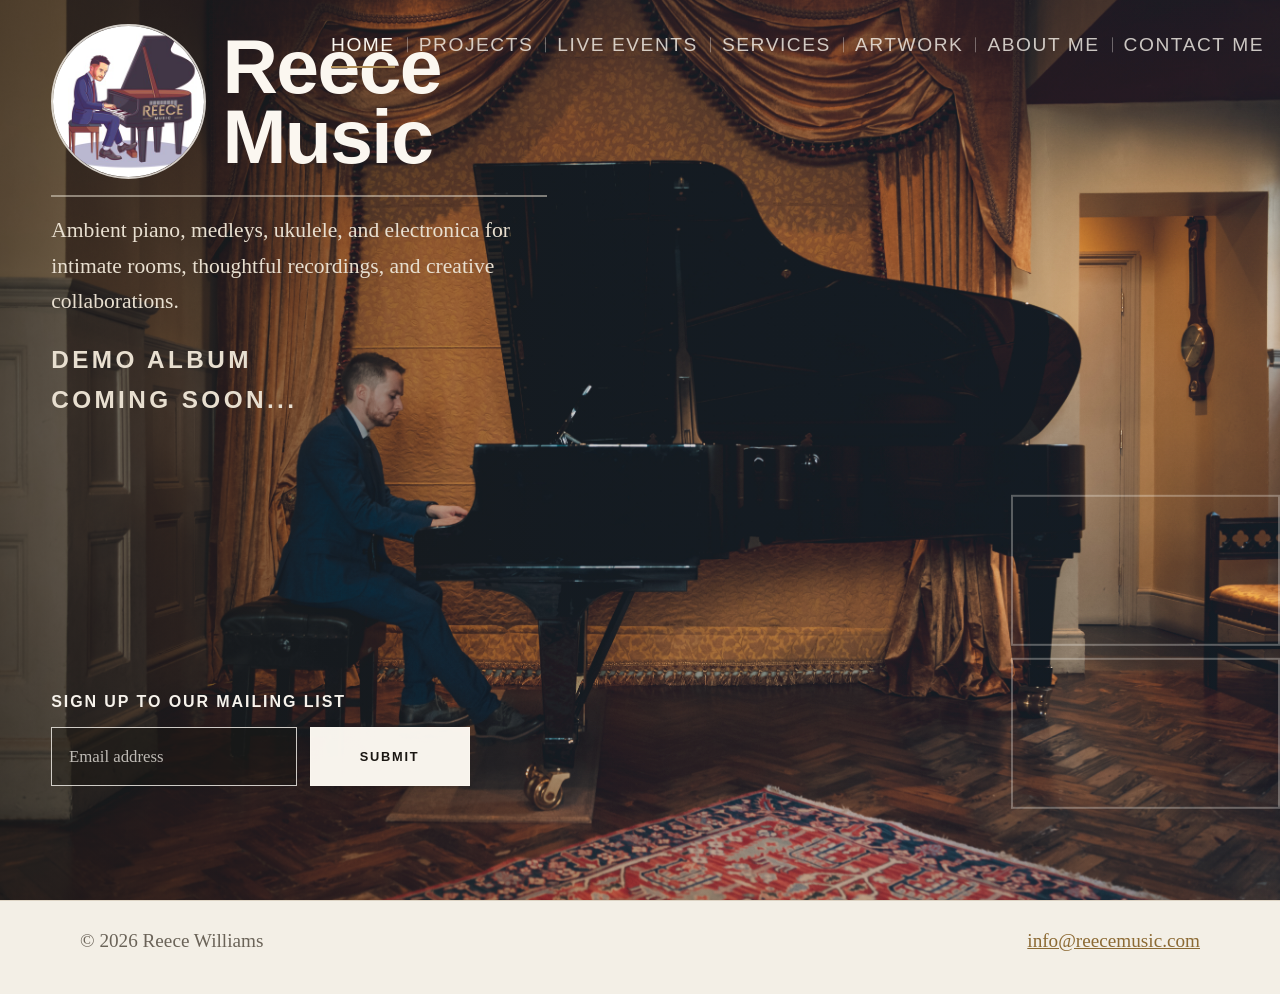
==== commit c98f5237: "mailing list update again" ====
--- a/index.html
+++ b/index.html
@@ -52,6 +52,7 @@
           <p class="mailing-list-label">Sign up to our mailing list</p>
           <form class="mailing-list-form" id="mailing-list-form" action="contact.php" method="POST" aria-describedby="mailing-list-status">
             <input type="hidden" name="mailing-list" value="yes">
+            <input type="hidden" name="source" value="homepage">
             <label class="sr-only" for="mailing-list-email">Email address</label>
             <input id="mailing-list-email" type="email" name="email" placeholder="Email address" autocomplete="email" required>
             <button class="button" type="submit">Submit</button>
@@ -80,6 +81,6 @@
       <p><a href="mailto:info@reecemusic.com">info@reecemusic.com</a></p>
     </div>
   </footer>
-  <script src="js/main.js?v=20260906-4"></script>
+  <script src="js/main.js?v=20260907-1"></script>
 </body>
 </html>
--- a/css/style.css
+++ b/css/style.css
@@ -523,48 +523,87 @@
 }
 
 .mailing-list-label {
-  margin: 1.1rem 0 0.5rem;
-  color: #fbf7f0;
+  margin: 1.1rem 0 0.75rem;
+  color: rgba(251, 247, 240, 0.98);
   font-family: "Helvetica Neue", Helvetica, Arial, sans-serif;
   font-size: 1rem;
   font-weight: 700;
-  letter-spacing: 0.08em;
+  letter-spacing: 0.12em;
   text-transform: uppercase;
 }
 
 .mailing-list-form {
   display: grid;
-  grid-template-columns: minmax(0, 1fr) auto;
-  gap: 0.55rem;
-  max-width: 28rem;
+  grid-template-columns: minmax(0, 1fr) minmax(8.2rem, 10rem);
+  gap: 0.8rem;
+  max-width: 32rem;
+  align-items: stretch;
 }
 
 .mailing-list-form input {
   min-width: 0;
-  padding: 0.8rem 0.9rem;
-  border: 1px solid rgba(251, 247, 240, 0.75);
-  background: rgba(26, 22, 18, 0.48);
+  min-height: 3.7rem;
+  padding: 0.9rem 1.05rem;
+  border: 1px solid rgba(251, 247, 240, 0.8);
+  background: rgba(26, 22, 18, 0.42);
   color: #fbf7f0;
   font: inherit;
+  font-size: 1.05rem;
+  border-radius: 0;
+  transition: border-color 0.2s ease, box-shadow 0.2s ease, background 0.2s ease;
+}
+
+.mailing-list-form input:focus {
+  border-color: rgba(251, 247, 240, 1);
+  box-shadow: 0 0 0 3px rgba(251, 247, 240, 0.12);
+  background: rgba(26, 22, 18, 0.5);
+  outline: none;
 }
 
 .mailing-list-form input::placeholder {
-  color: rgba(251, 247, 240, 0.78);
+  color: rgba(251, 247, 240, 0.72);
 }
 
 .mailing-list-form .button {
-  padding: 0.8rem 1rem;
-  border: 1px solid #fbf7f0;
-  background: #fbf7f0;
+  min-height: 3.7rem;
+  padding: 0.72rem 0.9rem;
+  border: 1px solid rgba(251, 247, 240, 0.9);
+  background: rgba(251, 247, 240, 0.98);
   color: var(--ink);
   font-family: "Helvetica Neue", Helvetica, Arial, sans-serif;
   font-weight: 700;
+  font-size: 0.8rem;
+  letter-spacing: 0.14em;
+  text-transform: uppercase;
   cursor: pointer;
+  border-radius: 0;
+  box-shadow: 0 8px 18px rgba(0, 0, 0, 0.08);
+  transition: transform 0.2s ease, box-shadow 0.2s ease, background 0.2s ease;
+}
+
+.mailing-list-form .button:hover {
+  transform: translateY(-1px);
+  box-shadow: 0 14px 28px rgba(0, 0, 0, 0.12);
+}
+
+.mailing-list-form .button:disabled {
+  opacity: 0.82;
+  cursor: wait;
 }
 
 .mailing-list-form .form-status {
   grid-column: 1 / -1;
+  min-height: 2.2rem;
+  margin: 0.35rem 0 0;
   color: #fbf7f0;
+  font-size: 1.05rem;
+  font-family: "Helvetica Neue", Helvetica, Arial, sans-serif;
+  font-weight: 500;
+  letter-spacing: 0.02em;
+}
+
+.mailing-list-form .form-status.is-error {
+  color: #ffd8d8;
 }
 
 .portrait {
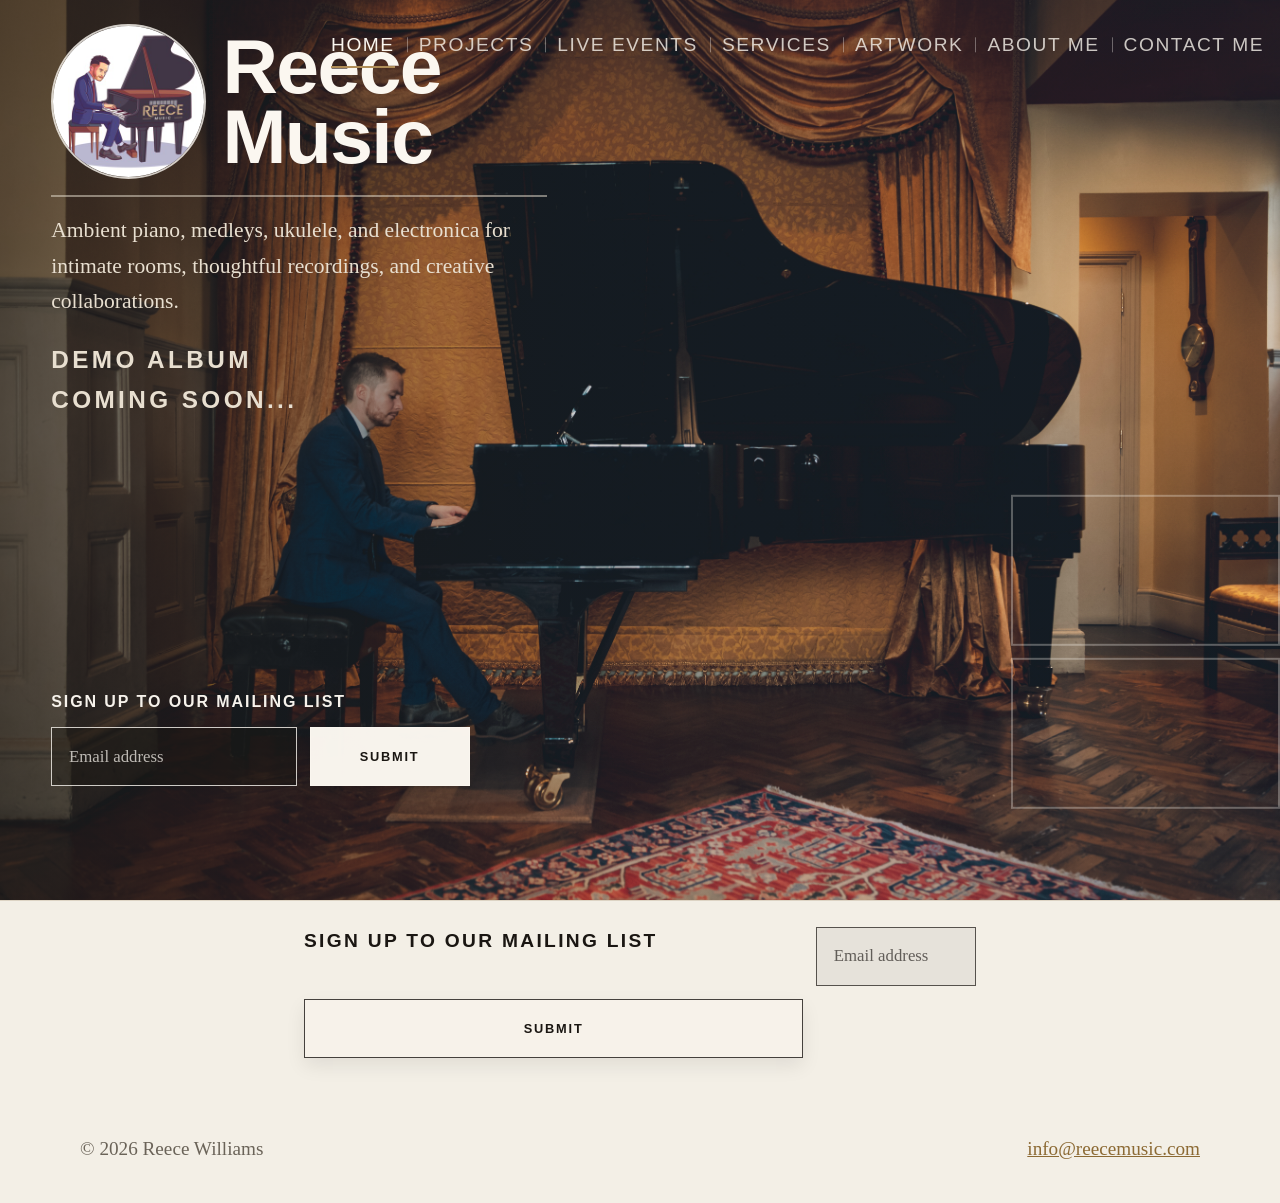
==== commit e2bcab40: "update to art" ====
--- a/index.html
+++ b/index.html
@@ -76,11 +76,22 @@
   </main>
 
   <footer class="site-footer">
+    <div class="wrap footer-mailing-list">
+      <form class="mailing-list-form footer-mailing-list-form" id="mailing-list-form-footer" action="contact.php" method="POST" aria-describedby="mailing-list-status-footer">
+        <input type="hidden" name="mailing-list" value="yes">
+        <input type="hidden" name="source" value="footer">
+        <p class="mailing-list-label">Sign up to our mailing list</p>
+        <label class="sr-only" for="mailing-list-email-footer">Email address</label>
+        <input id="mailing-list-email-footer" type="email" name="email" placeholder="Email address" autocomplete="email" required>
+        <button class="button" type="submit">Submit</button>
+        <p class="form-status" id="mailing-list-status-footer" role="status" aria-live="polite"></p>
+      </form>
+    </div>
     <div class="wrap footer-inner">
       <p>&copy; <span id="year"></span> Reece Williams</p>
       <p><a href="mailto:info@reecemusic.com">info@reecemusic.com</a></p>
     </div>
   </footer>
-  <script src="js/main.js?v=20260907-1"></script>
+  <script src="js/main.js?v=20260907-4"></script>
 </body>
 </html>
--- a/css/style.css
+++ b/css/style.css
@@ -600,6 +600,8 @@
   font-family: "Helvetica Neue", Helvetica, Arial, sans-serif;
   font-weight: 500;
   letter-spacing: 0.02em;
+  opacity: 0;
+  transition: opacity 0.25s ease;
 }
 
 .mailing-list-form .form-status.is-error {
@@ -1177,18 +1179,6 @@
     font-size: 0.95rem;
   }
 
-  .lightbox-panel {
-    grid-template-columns: 1fr;
-    width: min(92vw, 440px);
-  }
-
-  .lightbox-panel img {
-    height: 52vh;
-  }
-
-  .lightbox-meta {
-    padding: 1rem 1rem 1.25rem;
-  }
 
   .header-inner {
     min-height: 64px;
@@ -1377,6 +1367,57 @@
   overflow: hidden;
 }
 
+@media (max-width: 640px) {
+  .lightbox {
+    padding: 0 !important;
+    align-items: stretch !important;
+    justify-content: stretch !important;
+  }
+
+  .lightbox-panel {
+    position: fixed !important;
+    inset: 0 !important;
+    display: flex !important;
+    flex-direction: column !important;
+    grid-template-columns: none !important;
+    width: 100vw !important;
+    max-width: none !important;
+    height: 100dvh !important;
+    max-height: 100dvh !important;
+    border-radius: 0 !important;
+    background: rgba(251, 247, 240, 0.98) !important;
+    overflow: hidden !important;
+    margin: 0 !important;
+  }
+
+  .lightbox-panel img {
+    width: 100% !important;
+    height: auto !important;
+    min-height: 46vh !important;
+    max-height: none !important;
+    object-fit: contain !important;
+    object-position: center !important;
+    display: block !important;
+    flex: 1 1 auto !important;
+    background: #f3efe8 !important;
+  }
+
+  .lightbox-meta {
+    padding: 1rem 1rem 1.5rem !important;
+    justify-content: flex-start !important;
+    flex: 0 0 auto !important;
+  }
+
+  .lightbox-back {
+    width: 100% !important;
+  }
+
+  .lightbox-close {
+    top: 1rem !important;
+    right: 1rem !important;
+  }
+}
+
 .artwork-info {
   padding: 1rem 1.25rem;
 }
@@ -1599,6 +1640,40 @@
   font-size: 1.2rem;
 }
 
+.footer-mailing-list {
+  margin-bottom: 1.5rem;
+}
+
+.footer-mailing-list-form {
+  max-width: 42rem;
+  margin: 0 auto;
+}
+
+.site-footer .mailing-list-label {
+  margin-bottom: 0.8rem;
+  color: var(--ink);
+}
+
+.site-footer .mailing-list-form input {
+  background: rgba(26, 22, 18, 0.06);
+  border-color: rgba(26, 22, 18, 0.7);
+  color: var(--ink);
+}
+
+.site-footer .mailing-list-form input::placeholder {
+  color: rgba(26, 22, 18, 0.65);
+}
+
+.site-footer .mailing-list-form .button {
+  background: #f7f2ea;
+  border-color: rgba(26, 22, 18, 0.8);
+  color: var(--ink);
+}
+
+.site-footer .mailing-list-form .form-status {
+  color: var(--ink);
+}
+
 @media (prefers-reduced-motion: reduce) {
   html {
     scroll-behavior: auto;
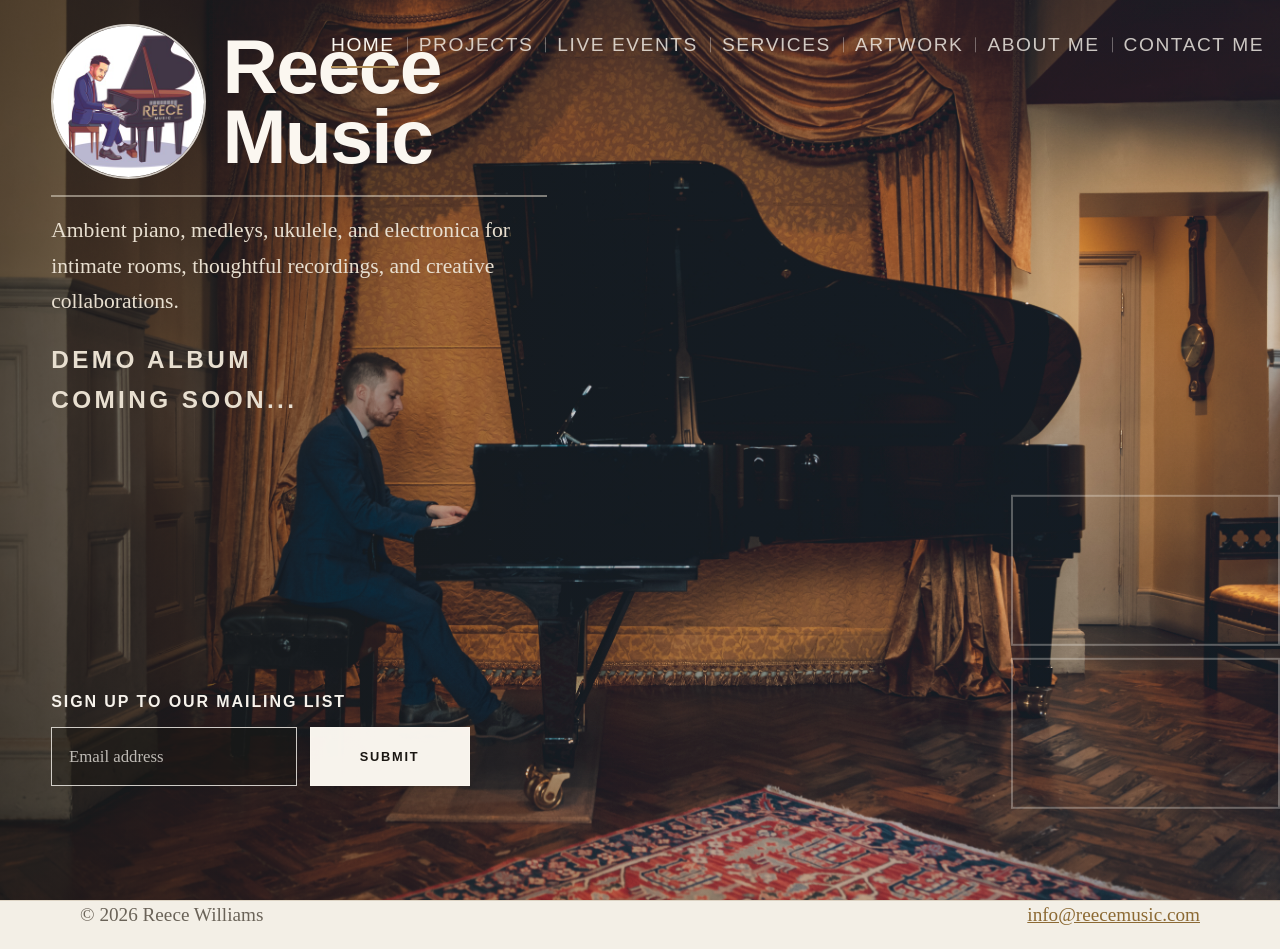
==== commit 09192134: "minor updates" ====
--- a/index.html
+++ b/index.html
@@ -76,17 +76,6 @@
   </main>
 
   <footer class="site-footer">
-    <div class="wrap footer-mailing-list">
-      <form class="mailing-list-form footer-mailing-list-form" id="mailing-list-form-footer" action="contact.php" method="POST" aria-describedby="mailing-list-status-footer">
-        <input type="hidden" name="mailing-list" value="yes">
-        <input type="hidden" name="source" value="footer">
-        <p class="mailing-list-label">Sign up to our mailing list</p>
-        <label class="sr-only" for="mailing-list-email-footer">Email address</label>
-        <input id="mailing-list-email-footer" type="email" name="email" placeholder="Email address" autocomplete="email" required>
-        <button class="button" type="submit">Submit</button>
-        <p class="form-status" id="mailing-list-status-footer" role="status" aria-live="polite"></p>
-      </form>
-    </div>
     <div class="wrap footer-inner">
       <p>&copy; <span id="year"></span> Reece Williams</p>
       <p><a href="mailto:info@reecemusic.com">info@reecemusic.com</a></p>
--- a/css/style.css
+++ b/css/style.css
@@ -530,6 +530,7 @@
   font-weight: 700;
   letter-spacing: 0.12em;
   text-transform: uppercase;
+  grid-column: 1 / -1;
 }
 
 .mailing-list-form {
@@ -733,6 +734,8 @@
   min-width: 0;
   max-width: 100%;
   cursor: pointer;
+  content-visibility: auto;
+  contain-intrinsic-size: 100% 320px;
 }
 
 .artwork-item:hover {
@@ -743,6 +746,7 @@
   margin: 0;
   overflow: hidden;
   height: 250px;
+  aspect-ratio: 1 / 1;
   display: flex;
   align-items: center;
   justify-content: center;
@@ -769,6 +773,8 @@
   width: 100%;
   height: 100%;
   object-fit: cover;
+  display: block;
+  background: var(--bg);
 }
 
 .about-image {
@@ -1308,14 +1314,49 @@
   display: grid;
   grid-template-columns: minmax(0, 1.5fr) minmax(220px, 0.7fr);
   overflow: hidden;
+  isolation: isolate;
+}
+
+.lightbox-image-wrap {
+  position: relative;
+  display: block;
+  width: 100%;
+  z-index: 1;
+  overflow: hidden;
+  isolation: isolate;
 }
 
 .lightbox-panel img {
+  position: relative;
+  z-index: 1;
   width: 100%;
   height: min(72vh, 720px);
   object-fit: cover;
   display: block;
   background: var(--bg);
+}
+
+.lightbox-watermark {
+  position: absolute;
+  left: 50%;
+  top: 50%;
+  transform: translate(-50%, -50%) rotate(45deg);
+  font-size: 1.05rem;
+  font-weight: 1000;
+  letter-spacing: 0.12em;
+  text-transform: uppercase;
+  color: rgba(17, 13, 10, 0.72);
+  background: rgba(255, 255, 255, 0.6);
+  padding: 0.35rem 0.7rem;
+  border-radius: 999px;
+  pointer-events: none;
+  z-index: 9999;
+  display: inline-block;
+  line-height: 1.2;
+  white-space: nowrap;
+  opacity: 0.85;
+  box-shadow: 0 0 0 1px rgba(17, 13, 10, 0.05);
+  mix-blend-mode: multiply;
 }
 
 .lightbox-meta {
@@ -1355,12 +1396,15 @@
   border-radius: 999px;
   width: 2.5rem;
   height: 2.5rem;
-  display: grid;
-  place-items: center;
+  display: flex;
+  align-items: center;
+  justify-content: center;
+  padding: 0;
   background: rgba(251, 247, 240, 0.9);
   font-size: 1.7rem;
   line-height: 1;
-  z-index: 2;
+  text-align: center;
+  z-index: 3;
 }
 
 body.lightbox-open {
@@ -1388,18 +1432,45 @@
     background: rgba(251, 247, 240, 0.98) !important;
     overflow: hidden !important;
     margin: 0 !important;
+    isolation: isolate;
+  }
+
+  .lightbox-image-wrap {
+    position: relative;
+    width: 100%;
+    flex: 0 0 auto;
+    height: calc(100dvh - 180px);
+    min-height: 46vh;
+    z-index: 1;
+    overflow: hidden;
+    isolation: isolate;
   }
 
   .lightbox-panel img {
+    position: relative;
+    z-index: 1;
     width: 100% !important;
-    height: auto !important;
+    height: 100% !important;
     min-height: 46vh !important;
     max-height: none !important;
     object-fit: contain !important;
     object-position: center !important;
     display: block !important;
-    flex: 1 1 auto !important;
     background: #f3efe8 !important;
+  }
+
+  .lightbox-watermark {
+    left: 50%;
+    top: 50%;
+    z-index: 9999;
+    opacity: 0.85;
+    background: rgba(255, 255, 255, 0.6);
+    color: rgba(17, 13, 10, 0.72);
+    transform: translate(-50%, -50%) rotate(45deg);
+    mix-blend-mode: multiply;
+    font-size: 1.05rem;
+    letter-spacing: 0.12em;
+    padding: 0.35rem 0.7rem;
   }
 
   .lightbox-meta {
@@ -1640,6 +1711,15 @@
   font-size: 1.2rem;
 }
 
+body.home .site-footer {
+  padding-top: 0;
+  padding-bottom: 1.2rem;
+}
+
+body.home .site-footer .footer-inner {
+  padding-top: 0;
+}
+
 .footer-mailing-list {
   margin-bottom: 1.5rem;
 }
@@ -1652,6 +1732,13 @@
 .site-footer .mailing-list-label {
   margin-bottom: 0.8rem;
   color: var(--ink);
+  grid-column: 1 / -1;
+}
+
+.site-footer .mailing-list-form {
+  display: grid;
+  grid-template-columns: 1fr;
+  gap: 0.7rem;
 }
 
 .site-footer .mailing-list-form input {
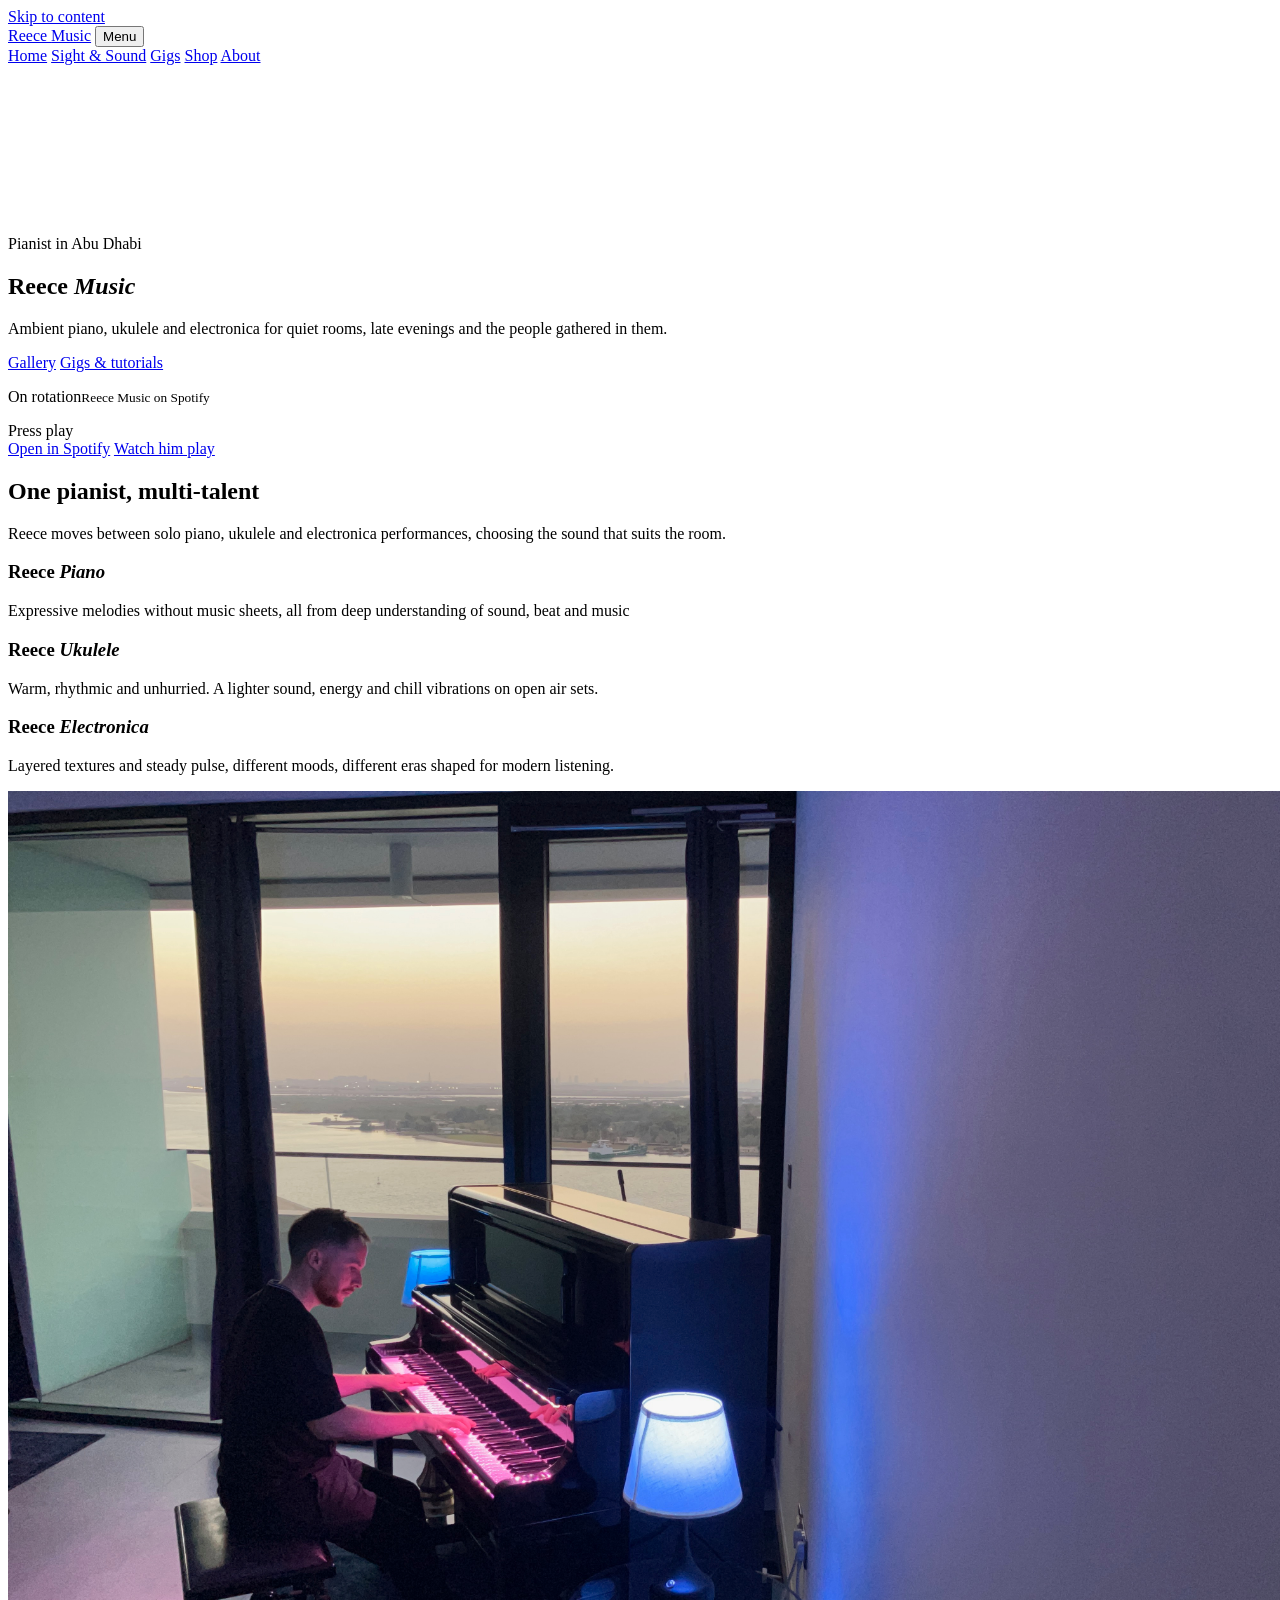
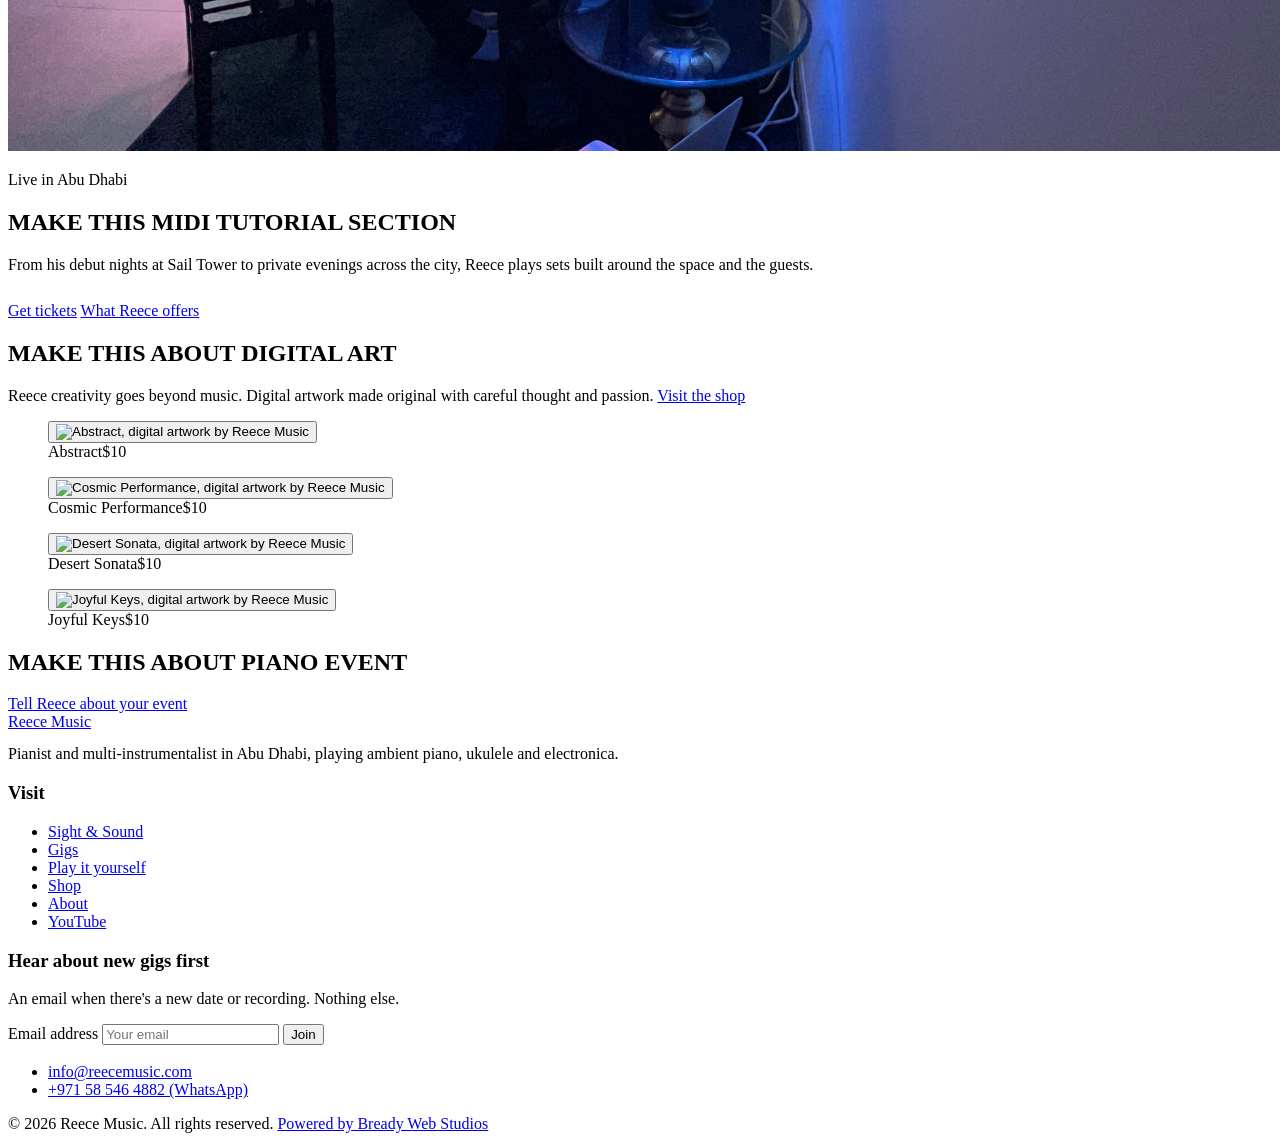
==== commit 435351db: "Move hosting back to Tasjeel cPanel with the MySQL mailing list Restore contact.php, config.example." ====
--- a/index.html
+++ b/index.html
@@ -3,84 +3,249 @@
 <head>
   <meta charset="UTF-8">
   <meta name="viewport" content="width=device-width, initial-scale=1.0">
-  <title>Reece Music | Pianist</title>
-  <meta name="description" content="Pianist Reece Williams — recitals, private events, teaching and recordings.">
+  <title>Reece Music | Pianist, Music &amp; Art in Abu Dhabi</title>
+  <meta name="description" content="Abu Dhabi pianist Reece Music: ambient piano, ukulele and electronica, live gigs, recordings and original digital art. Book a performance or browse the shop.">
+  <link rel="canonical" href="https://reecemusic.com/">
+  <meta name="theme-color" content="#0B1630">
+  <meta property="og:type" content="website">
+  <meta property="og:site_name" content="Reece Music">
+  <meta property="og:title" content="Reece Music | Pianist, Music &amp; Art in Abu Dhabi">
+  <meta property="og:description" content="Abu Dhabi pianist Reece Music: ambient piano, ukulele and electronica, live gigs, recordings and original digital art. Book a performance or browse the shop.">
+  <meta property="og:url" content="https://reecemusic.com/">
+  <meta property="og:image" content="https://reecemusic.com/images/reece.jpg">
+  <meta property="og:image:alt" content="Pianist Reece Music performing at a grand piano">
+  <meta name="twitter:card" content="summary_large_image">
   <link rel="icon" type="image/png" href="images/reece-favicon.png">
-  <link rel="stylesheet" href="css/style.css?v=20260906-37">
+  <link rel="preconnect" href="https://fonts.googleapis.com">
+  <link rel="preconnect" href="https://fonts.gstatic.com" crossorigin>
+  <link href="https://fonts.googleapis.com/css2?family=Bodoni+Moda:ital,opsz,wght@0,6..96,400;0,6..96,500;1,6..96,400&family=Hanken+Grotesk:wght@400;500;600&display=swap" rel="stylesheet">
+  <link rel="stylesheet" href="css/reece.css?v=2026-10-watermark">
+  <script type="application/ld+json">
+    {
+      "@context": "https://schema.org",
+      "@graph": [
+        {
+          "@type": "WebSite",
+          "@id": "https://reecemusic.com/#website",
+          "url": "https://reecemusic.com/",
+          "name": "Reece Music",
+          "inLanguage": "en",
+          "publisher": {
+            "@id": "https://reecemusic.com/#person"
+          }
+        },
+        {
+          "@type": "Person",
+          "@id": "https://reecemusic.com/#person",
+          "name": "Reece Music",
+          "url": "https://reecemusic.com/",
+          "image": "https://reecemusic.com/images/reece.jpg",
+          "jobTitle": "Pianist and multi-instrumentalist",
+          "description": "Pianist and multi-instrumentalist performing ambient piano, ukulele and electronica in Abu Dhabi and beyond.",
+          "email": "mailto:info@reecemusic.com",
+          "telephone": "+971585464882",
+          "workLocation": {
+            "@type": "Place",
+            "name": "Abu Dhabi, United Arab Emirates"
+          },
+          "knowsAbout": [
+            "Piano",
+            "Live piano performance",
+            "Ukulele",
+            "Electronica",
+            "Music recording",
+            "Ambient music"
+          ],
+          "sameAs": [
+            "https://open.spotify.com/artist/3hjMpg8KlYuYGQAbB1alcu",
+            "https://www.youtube.com/channel/UCQuz6uwcdwbwhRcAkK6bZ0Q"
+          ]
+        }
+      ]
+    }
+  </script>
 </head>
-<body class="home">
-  <a class="skip-link" href="#main-content">Skip to content</a>
+<body>
+  <a class="skip" href="#main">Skip to content</a>
   <header class="site-header">
-    <div class="wrap header-inner">
-      <button class="menu-toggle" type="button" aria-expanded="false" aria-controls="site-nav" aria-label="Toggle navigation">
-        <span></span>
-        <span></span>
-        <span></span>
-      </button>
-      <nav id="site-nav" class="nav" aria-label="Main">
-        <a href="index.html" class="is-active">Home</a>
-        <a href="recordings.html">Projects</a>
-        <a href="events.html">Live Events</a>
-        <a href="services.html">Services</a>
-        <a href="artwork.html">Artwork</a>
-        <a href="about.html">About Me</a>
-        <a href="contact.html">Contact Me</a>
+    <div class="wrap">
+      <a class="wordmark" href="index.html">Reece <span>Music</span></a>
+      <button class="menu-btn" type="button" aria-expanded="false" aria-controls="site-nav">Menu</button>
+      <nav class="nav" id="site-nav" aria-label="Main">
+        <a href="index.html" aria-current="page">Home</a>
+        <a href="sight-and-sound.html">Sight &amp; Sound</a>
+        <a href="gigs.html">Gigs</a>
+        <a href="shop.html">Shop</a>
+        <a href="about.html">About</a>
       </nav>
     </div>
   </header>
 
-  <main id="main-content">
-    <section class="hero hero-photo">
-      <video class="hero-background-video" autoplay muted loop playsinline preload="metadata" poster="images/reece.jpg" aria-hidden="true">
-        <source src="images/here-piano.mp4" type="video/mp4">
-      </video>
-      <video class="hero-background-video hero-reverse-video" muted playsinline preload="metadata" aria-hidden="true">
-        <source src="images/here-piano-reverse.mp4" type="video/mp4">
-      </video>
-      <div class="wrap hero-layout">
+  <main id="main">
+    <section class="hero">
+      <div class="hero-media" data-pingpong aria-hidden="true">
+        <video data-forward autoplay muted playsinline preload="metadata" poster="images/reece-poster.jpg">
+          <source src="images/here-piano.mp4" type="video/mp4">
+        </video>
+        <video data-reverse muted playsinline preload="metadata">
+          <source src="images/here-piano-reverse.mp4" type="video/mp4">
+        </video>
+      </div>
+      <div class="hero-scrim" aria-hidden="true"></div>
+      <div class="wrap">
         <div class="hero-copy">
-          <h1><img src="images/reece-logo.jpg" alt="" width="320" height="320"><span class="hero-name"><span>Reece</span><span>Music</span></span></h1>
-          <p class="lede">Ambient piano, medleys, ukulele, and electronica for intimate rooms, thoughtful recordings, and creative collaborations.</p>
-          <p class="hero-note"><span>Demo album</span><span>coming soon...</span></p>
-          <div class="hero-actions">
-            <a class="btn btn-ghost" href="recordings.html">Listen</a>
-            <a class="btn btn-primary" href="events.html">Upcoming dates</a>
-            <a class="btn btn-ghost" href="contact.html">Enquire</a>
-          </div>
-        </div>
-        <div class="mailing-list-block">
-          <p class="mailing-list-label">Sign up to our mailing list</p>
-          <form class="mailing-list-form" id="mailing-list-form" action="contact.php" method="POST" aria-describedby="mailing-list-status">
+          <p class="kicker">Pianist in Abu Dhabi</p>
+          <h1>Reece <em>Music</em></h1>
+          <p class="lede">Ambient piano, ukulele and electronica for quiet rooms, late evenings and the people gathered in them.</p>
+          <div class="btn-row">
+            <a class="btn btn-brass" href="sight-and-sound.html#digital-art">Gallery</a>
+            <a class="btn btn-ghost" href="gigs.html">Gigs &amp; tutorials</a>
+          </div>
+        </div>
+
+        <div class="stage">
+          <aside class="sleeve" aria-label="Listen on Spotify">
+            <div class="sleeve-top">
+              <p class="sleeve-title">On rotation<small>Reece Music on Spotify</small></p>
+              <span class="sleeve-status" aria-live="polite">Press play</span>
+            </div>
+            <div class="player" id="spotify-embed"></div>
+            <div class="sleeve-foot">
+              <a class="text-link" data-spotify-open href="https://open.spotify.com/artist/3hjMpg8KlYuYGQAbB1alcu" target="_blank" rel="noopener">Open in Spotify</a>
+              <a class="text-link" href="sight-and-sound.html">Watch him play</a>
+            </div>
+          </aside>
+          <div class="vinyl" aria-hidden="true"></div>
+        </div>
+      </div>
+    </section>
+
+    <section class="section">
+      <div class="wrap">
+        <div class="section-head">
+          <h2>One pianist, multi-talent</h2>
+          <p>Reece moves between solo piano, ukulele and electronica performances, choosing the sound that suits the room.</p>
+        </div>
+        <div class="voices">
+          <div class="voice">
+            <h3>Reece <em>Piano</em></h3>
+            <p>Expressive melodies without music sheets, all from deep understanding of sound, beat and music</p>
+          </div>
+          <div class="voice">
+            <h3>Reece <em>Ukulele</em></h3>
+            <p>Warm, rhythmic and unhurried. A lighter sound, energy and chill vibrations on open air sets.</p>
+          </div>
+          <div class="voice">
+            <h3>Reece <em>Electronica</em></h3>
+            <p>Layered textures and steady pulse, different moods, different eras shaped for modern listening.</p>
+          </div>
+        </div>
+      </div>
+    </section>
+
+    <section class="section">
+      <div class="wrap split">
+        <img src="images/contact/contact-01.jpg" alt="Reece playing an upright piano at dusk in Sail Tower, Abu Dhabi" width="1280" height="960" loading="lazy" style="aspect-ratio:4/3">
+        <div>
+          <p class="kicker">Live in Abu Dhabi</p>
+          <h2 style="margin-bottom:20px">MAKE THIS MIDI TUTORIAL SECTION</h2>
+          <p class="lede">From his debut nights at Sail Tower to private evenings across the city, Reece plays sets built around the space and the guests.</p>
+          <div class="btn-row" style="margin-top:28px">
+            <a class="btn btn-brass" href="gigs.html">Get tickets</a>
+            <a class="btn btn-ghost" href="about.html#services">What Reece offers</a>
+          </div>
+        </div>
+      </div>
+    </section>
+
+    <section class="section">
+      <div class="wrap">
+        <div class="section-head">
+          <h2>MAKE THIS ABOUT DIGITAL ART</h2>
+          <p>Reece creativity goes beyond music. Digital artwork made original with careful thought and passion. <a class="text-link" href="shop.html">Visit the shop</a></p>
+        </div>
+        <div class="art-grid is-strip">
+          <figure class="art">
+            <button class="art-frame" type="button" data-art="images/art/artwork-01.jpg" data-title="Abstract" data-price="$10" aria-label="View Abstract larger"><picture><source srcset="images/art/artwork-01.webp" type="image/webp"><img src="images/art/artwork-01.jpg" alt="Abstract, digital artwork by Reece Music" width="640" height="640" loading="lazy" decoding="async"></picture></button>
+            <figcaption><span class="art-title">Abstract</span><span class="art-price">$10</span></figcaption>
+          </figure>
+          <figure class="art">
+            <button class="art-frame" type="button" data-art="images/art/artwork-02.jpg" data-title="Cosmic Performance" data-price="$10" aria-label="View Cosmic Performance larger"><picture><source srcset="images/art/artwork-02.webp" type="image/webp"><img src="images/art/artwork-02.jpg" alt="Cosmic Performance, digital artwork by Reece Music" width="640" height="640" loading="lazy" decoding="async"></picture></button>
+            <figcaption><span class="art-title">Cosmic Performance</span><span class="art-price">$10</span></figcaption>
+          </figure>
+          <figure class="art">
+            <button class="art-frame" type="button" data-art="images/art/artwork-03.jpg" data-title="Desert Sonata" data-price="$10" aria-label="View Desert Sonata larger"><picture><source srcset="images/art/artwork-03.webp" type="image/webp"><img src="images/art/artwork-03.jpg" alt="Desert Sonata, digital artwork by Reece Music" width="640" height="640" loading="lazy" decoding="async"></picture></button>
+            <figcaption><span class="art-title">Desert Sonata</span><span class="art-price">$10</span></figcaption>
+          </figure>
+          <figure class="art">
+            <button class="art-frame" type="button" data-art="images/art/artwork-04.jpg" data-title="Joyful Keys" data-price="$10" aria-label="View Joyful Keys larger"><picture><source srcset="images/art/artwork-04.webp" type="image/webp"><img src="images/art/artwork-04.jpg" alt="Joyful Keys, digital artwork by Reece Music" width="640" height="640" loading="lazy" decoding="async"></picture></button>
+            <figcaption><span class="art-title">Joyful Keys</span><span class="art-price">$10</span></figcaption>
+          </figure>
+        </div>
+      </div>
+    </section>
+
+    <section class="invite">
+      <div class="wrap">
+        <h2>MAKE THIS ABOUT PIANO EVENT </h2>
+        <a class="btn btn-brass" href="about.html#contact">Tell Reece about your event</a>
+      </div>
+    </section>
+  </main>
+  <dialog class="lightbox" id="art-viewer" aria-label="Digital art" data-art-type="digital artwork">
+    <div class="lightbox-inner">
+      <button class="lightbox-close" type="button" aria-label="Close">&times;</button>
+      <img src="" alt="">
+      <div class="lightbox-meta">
+        <div><h3></h3><span class="art-price" data-price></span></div>
+        <a class="btn btn-brass" data-buy href="mailto:info@reecemusic.com">Buy this digital artwork</a>
+      </div>
+    </div>
+  </dialog>
+  <footer class="site-footer">
+    <div class="wrap">
+      <div class="footer-grid">
+        <div>
+          <a class="wordmark" href="index.html">Reece <span>Music</span></a>
+          <p class="muted" style="margin-top:14px">Pianist and multi-instrumentalist in Abu Dhabi, playing ambient piano, ukulele and electronica.</p>
+        </div>
+        <div>
+          <h3>Visit</h3>
+          <ul>
+            <li><a href="sight-and-sound.html">Sight &amp; Sound</a></li>
+            <li><a href="gigs.html">Gigs</a></li>
+            <li><a href="learn.html">Play it yourself</a></li>
+            <li><a href="shop.html">Shop</a></li>
+            <li><a href="about.html">About</a></li>
+            <li><a href="https://www.youtube.com/channel/UCQuz6uwcdwbwhRcAkK6bZ0Q" target="_blank" rel="noopener">YouTube</a></li>
+          </ul>
+        </div>
+        <div>
+          <h3>Hear about new gigs first</h3>
+          <p class="muted">An email when there's a new date or recording. Nothing else.</p>
+          <form class="subscribe-form" data-form="subscribe" action="contact.php" method="POST">
             <input type="hidden" name="mailing-list" value="yes">
-            <input type="hidden" name="source" value="homepage">
-            <label class="sr-only" for="mailing-list-email">Email address</label>
-            <input id="mailing-list-email" type="email" name="email" placeholder="Email address" autocomplete="email" required>
-            <button class="button" type="submit">Submit</button>
-            <p class="form-status" id="mailing-list-status" role="status" aria-live="polite"></p>
+            <input type="hidden" name="source" value="footer">
+            <div class="subscribe">
+              <label class="visually-hidden" for="sub-email">Email address</label>
+              <input id="sub-email" type="email" name="email" placeholder="Your email" autocomplete="email" required>
+              <button class="btn btn-brass" type="submit">Join</button>
+            </div>
+            <p class="form-status form-note" role="status" aria-live="polite"></p>
           </form>
-        </div>
-        <div class="hero-video-stack">
-          <div class="hero-video">
-            <iframe src="https://www.youtube.com/embed/PUKPWZ648mM" title="Reece Williams electronica project" frameborder="0" allow="accelerometer; autoplay; clipboard-write; encrypted-media; gyroscope; picture-in-picture; web-share" referrerpolicy="strict-origin-when-cross-origin" allowfullscreen></iframe>
-          </div>
-          <div class="hero-video">
-            <iframe src="https://www.youtube.com/embed/cFH72YkSxqc" title="Reece Williams piano video" frameborder="0" allow="accelerometer; autoplay; clipboard-write; encrypted-media; gyroscope; picture-in-picture; web-share" referrerpolicy="strict-origin-when-cross-origin" allowfullscreen></iframe>
-          </div>
-          <div class="hero-spotify">
-            <iframe data-testid="embed-iframe" style="border-radius:12px" src="https://open.spotify.com/embed/artist/3hjMpg8KlYuYGQAbB1alcu?utm_source=generator&si=01d022d3e23145d5" width="100%" height="352" frameborder="0" allowfullscreen="" allow="autoplay; clipboard-write; encrypted-media; fullscreen; picture-in-picture" loading="lazy" title="Reece Williams on Spotify"></iframe>
-          </div>
-        </div>
-      </div>
-    </section>
-
-  </main>
-
-  <footer class="site-footer">
-    <div class="wrap footer-inner">
-      <p>&copy; <span id="year"></span> Reece Williams</p>
-      <p><a href="mailto:info@reecemusic.com">info@reecemusic.com</a></p>
+          <ul style="margin-top:18px">
+            <li><a href="mailto:info@reecemusic.com">info@reecemusic.com</a></li>
+            <li><a href="https://wa.me/971585464882" target="_blank" rel="noopener">+971 58 546 4882 (WhatsApp)</a></li>
+          </ul>
+        </div>
+      </div>
+      <div class="footer-base">
+        <span>&copy; <span data-year></span> Reece Music. All rights reserved.</span>
+        <a href="https://breadywebstudio.vercel.app" target="_blank" rel="noopener">Powered by Bready Web Studios</a>
+      </div>
     </div>
   </footer>
-  <script src="js/main.js?v=20260907-4"></script>
+  <script src="js/config.js?v=2026-10-dark-blue"></script>
+  <script src="js/site.js?v=2026-10-watermark"></script>
 </body>
 </html>
